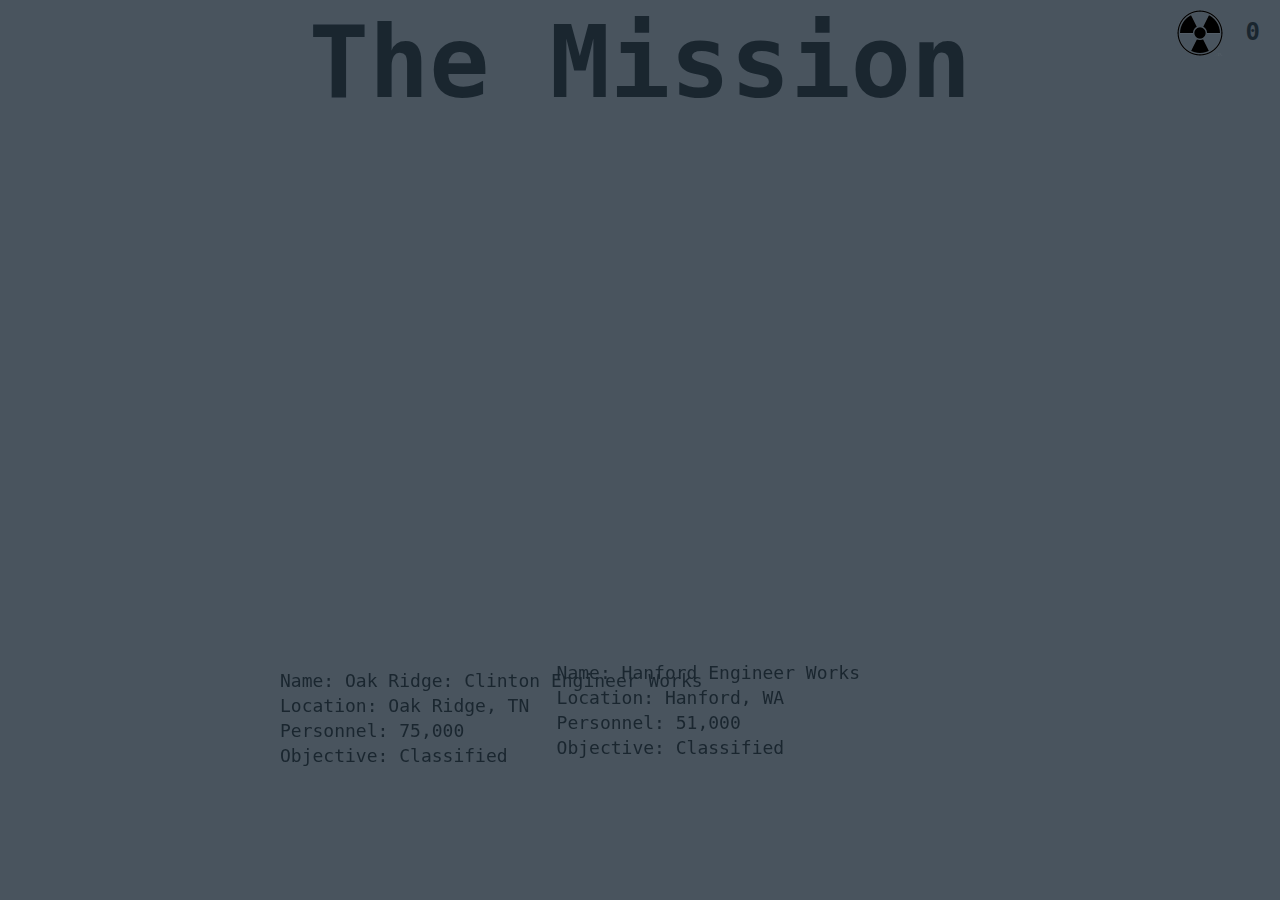
==== alamos.html @ dd4136ec "n" ====
<link rel="stylesheet" href="styles.css">

<script src="main.js"></script>


  <style>

    body {
      background-color: #49545e;
      color: #1A262F;
      font-size: 50px;
      line-height: 25px;
      word-wrap: anywhere;
      font-family: Monospace
    }
      </style>

<style>


.bottom-right-container {
  position: fixed;
  right: 420px;
  bottom: 90px;
  height: 150px;
  font-size: 18px /* Adjust the height as needed */
}

.bottom-right-image {
  float: right;
  max-width: 300px; /* Adjust the maximum width as needed */
  max-height: 300px;
  animation: pulse 10s infinite; /* Adjust the maximum height as needed */
}

.bottom-left-container {
  position: fixed;
  left: 280px;
  bottom: 100px;
  height: 150px;
  font-size: 18px /* Adjust the height as needed */
}

.bottom-left-image {
  float: left;
  max-width: 300px; /* Adjust the maximum width as needed */
  max-height: 300px;
  animation: pulse 10s infinite; /* Adjust the maximum height as needed */
}
</style>


  <h1>
    <br>
    <br>
     <center>The Mission</center>
  </h1>


  <div class="bottom-right-container"
    <p> Name: Hanford Engineer Works <br>
        Location: Hanford, WA  <br>
        Personnel: 51,000 <br>
        Objective: Classified <br>
  </div>

  <div class="bottom-left-container">
    <p> Name: Oak Ridge: Clinton Engineer Works <br>
        Location: Oak Ridge, TN <br>
        Personnel: 75,000 <br>
        Objective: Classified <br>
  </div>






        <style>
              body {
                  margin: 0;
                  padding: 0;
                  height: 100vh;
                  position: relative;
              }

              #counterContainer {
                  position: absolute;
                  top: 0;
                  right: 0;
                  margin: 20px;
                  font-size: 24px;
                  font-weight: bold;
              }

              #selectedImageContainer {
                  position: relative;
                  display: inline-block;
                  top: 8px;
                  right: 55px;
                  position: fixed
              }

              #selectedImage {
                  width: 50px; /* Adjust as per your image size */
                  height: auto; /* To maintain aspect ratio */
              }
          </style>

      <body>
          <div id="counterContainer">0</div>
          <div id="selectedImageContainer">
              <img id="selectedImage" src="radiation2.png" alt="Selected Image">
          </div>
          <script>
              window.onload = function() {
                  let count = 0;
                  const counterContainer = document.getElementById('counterContainer');

                  // Adjustable interval in milliseconds
                  let interval = 750; // Change this value to adjust the rate (1000ms = 1 second)

                  function updateCounter() {
                      if (count < 100) {
                          count++;
                          counterContainer.textContent = count;
                      } else {
                          clearInterval(counterInterval); // Stop the interval when count reaches 100
                          window.location.href = 'finale.html'; // Redirect to another page
                      }
                  }

                  // Start the counter
                  const counterInterval = setInterval(updateCounter, interval);
              };
          </script>
      </body>
---- styles.css ----
body {
    font-family: sans-serif;
}

<head>
	<title>Image in Top-Right Corner</title>
	<style>
		body {
			margin: 0;
			padding: 0;
		}

		.top-right-container {
			position: fixed;
      right: 300px;
      top: 125px;
			height: 300px; /* Adjust the height as needed */
		}

		.top-right-image {
			float: right;
			max-width: 300px; /* Adjust the maximum width as needed */
			max-height: 250px;
      animation: pulse 10s infinite;/* Adjust the maximum height as needed */
		}
	</style>
</head>
<body>

<style>
  body {
    margin: 0;
    padding: 0;
  }

  .top-left-container {
    position: fixed;
    left: 300px;
    top: 125px;
    height: 300px; /* Adjust the height as needed */
  }

  .top-left-image {
    float: left;
    max-width: 300px; /* Adjust the maximum width as needed */
    max-height: 150px;
    animation: pulse 10s infinite; /* Adjust the maximum height as needed */
  }
</style>

<style>
  body {
    margin: 0;
    padding: 0;
  }

  .bottom-right-container {
    position: fixed;
    right: 300px;
    bottom: 125px;
    height: 250px; /* Adjust the height as needed */
  }

  .bottom-right-image {
    float: right;
    max-width: 300px; /* Adjust the maximum width as needed */
    max-height: 150px;
    animation: pulse 10s infinite;
       /* Adjust the maximum height as needed */
  }
</style>

<style>
  body {
    margin: 0;
    padding: 0;
  }

  .bottom-left-container {
    position: fixed;
    left: 300px;
    bottom: 50px;
    height: 250px; /* Adjust the height as needed */
  }

  .bottom-left-image {
    float: left;
    max-width: 300px; /* Adjust the maximum width as needed */
    max-height: 150px;
    animation: pulse 10s infinite; /* Adjust the maximum height as needed */
  }
</style>

h1 {
  color: white
}

.container {
    width: 500px;
    height: 100px;
    background-color: #AC4111;
    padding: 20px;
    display: flex;
    justify-content: center;
    align-items: center;
    position: absolute;
    top: 200px;
    left: 500px;
		font-size: 18px;
}

.container-link {
    position: absolute;
    top: 200px;
    left: 500px;
}

.container2 {
    width: 80px;
    height: 50px;
    background-color: #4b56a9;
    padding: 20px;
    display: flex;
    flex-direction: column;
    justify-content: center;
    align-items: center;
    position: absolute;
    bottom: 100px;
    left: 700px;
}

.button {
    display: inline-block;
    padding: 3px 3px;
    background-color: #5e69b3;
    color: white;
    text-decoration: none;
    border-radius: 2px;
    transition: background-color 0.3s ease;
}

.button:hover {
    background-color: #4b56a9;
}

.container3 {
    width: 600px;
    height: 100px;
    background-color: #557B85;
    padding: 20px;
    display: flex;
    justify-content: center;
    align-items: center;
    position: absolute;
    bottom: 250px;
    left: 450px;
		font-size: 17px
}

.rcontainer {
  width: 150px;
  height: 50px;
  padding: 1px;
  display: flex;
  justify-content: left;
  align-items: center;
  position: fixed;
  top: 3px;
  right: 1px;
  color: #BABA46
  font-size: 8px
}

.container4 {
    width: 150px;
    height: 50px
    margin: 0 auto;
    padding: 20px;
    position: fixed;
    top: 3px;
    right: 3px;
    font-size: 15px
}

.counter-container {
    position: absolute;
    top: 20px;
    right: 20px;
    display: flex;
    align-items: center;
    font-size: 15px
}

.counter-image {
    width: 50px; /* Adjust the width as needed */
    height: 50px; /* Adjust the height as needed */
    margin-right: 10px;
}

#count {
    font-size: 24px;
    font-weight: bold;
}

#counter {
    font-size: 12px;
}
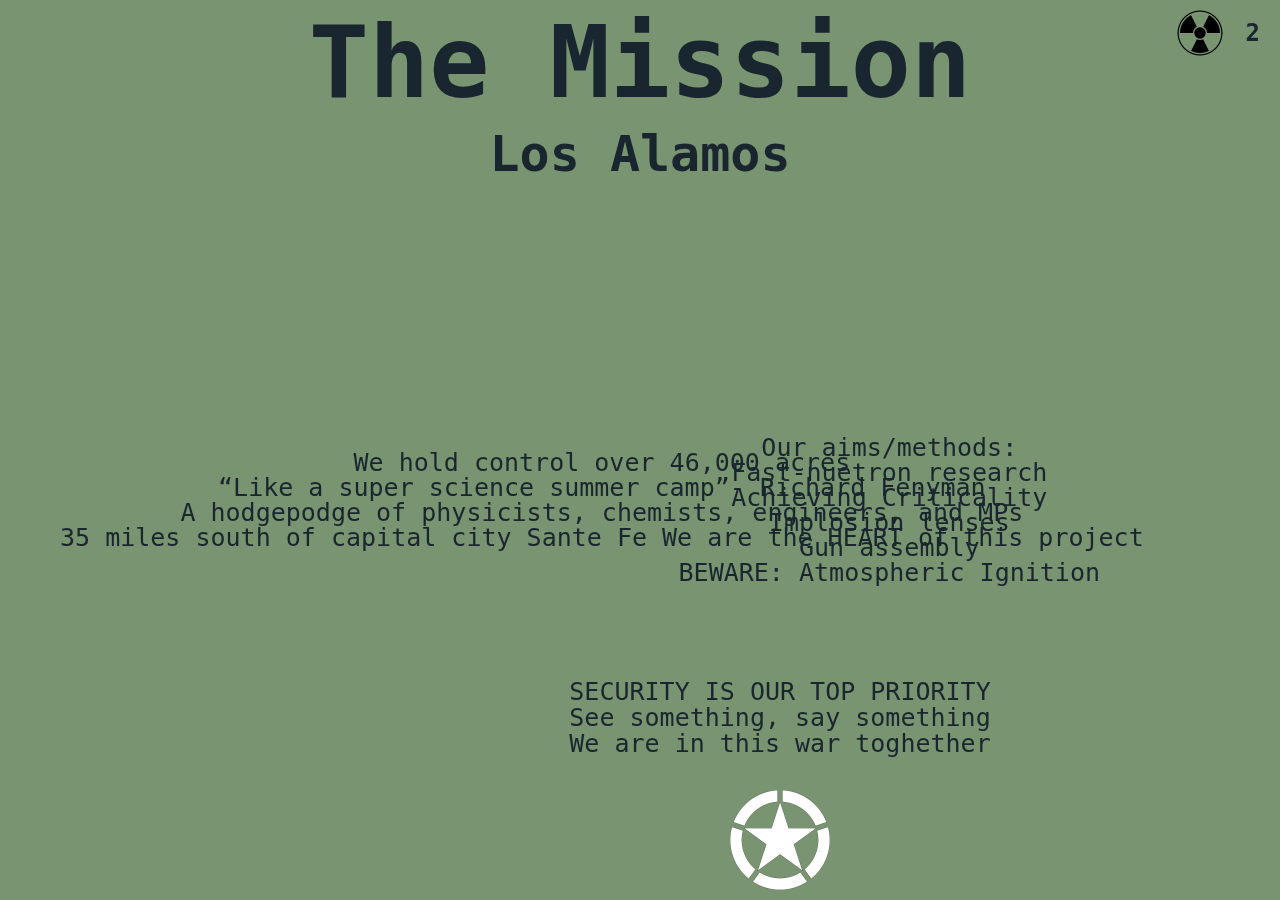
==== commit 3edf5b6b: "f" ====
--- a/alamos.html
+++ b/alamos.html
@@ -6,7 +6,7 @@
   <style>
 
     body {
-      background-color: #49545e;
+      background-color: #789470;
       color: #1A262F;
       font-size: 50px;
       line-height: 25px;
@@ -20,10 +20,10 @@
 
 .bottom-right-container {
   position: fixed;
-  right: 420px;
-  bottom: 90px;
+  right: 180px;
+  bottom: 340px;
   height: 150px;
-  font-size: 18px /* Adjust the height as needed */
+  font-size: 25px /* Adjust the height as needed */
 }
 
 .bottom-right-image {
@@ -35,10 +35,10 @@
 
 .bottom-left-container {
   position: fixed;
-  left: 280px;
-  bottom: 100px;
+  left: 60px;
+  bottom: 300px;
   height: 150px;
-  font-size: 18px /* Adjust the height as needed */
+  font-size: 25px /* Adjust the height as needed */
 }
 
 .bottom-left-image {
@@ -49,30 +49,69 @@
 }
 </style>
 
+<style>
+  body {
+    margin: 0;
+    padding: 0;
+  }
+
+  .top-left-container1 {
+    position: fixed;
+    left: 730px;
+    bottom: 10px;
+    height: 100px; /* Adjust the height as needed */
+  }
+
+  .top-left-image1 {
+    float: left;
+    max-width: 300px; /* Adjust the maximum width as needed */
+    max-height: 150px;
+    animation: pulse 10s infinite; /* Adjust the maximum height as needed */
+  }
+</style>
+
 
   <h1>
     <br>
     <br>
      <center>The Mission</center>
   </h1>
+  <h4> <center> Los Alamos <center> </h4>
 
 
-  <div class="bottom-right-container"
-    <p> Name: Hanford Engineer Works <br>
-        Location: Hanford, WA  <br>
-        Personnel: 51,000 <br>
-        Objective: Classified <br>
-  </div>
+  <div class="bottom-left-container"
+    <p> <center>
+        We hold control over 46,000 acres <br>
+        “Like a super science summer camp”- Richard Fenyman <br>
+        A hodgepodge of physicists, chemists, engineers, and MPs<br>
+        35 miles south of capital city Sante Fe
+        We are the HEART of this project <center><br>
 
-  <div class="bottom-left-container">
-    <p> Name: Oak Ridge: Clinton Engineer Works <br>
-        Location: Oak Ridge, TN <br>
-        Personnel: 75,000 <br>
-        Objective: Classified <br>
-  </div>
+
+  <div class="bottom-right-container">
+    <p> <center>
+        Our aims/methods: <br>
+        Fast-nuetron research <br>
+        Achieving Criticality <br>
+        Implosion lenses <br>
+        Gun assembly <br>
+        BEWARE: Atmospheric Ignition<center><br>
+
+
+  <div class="container7"
+        <p> <center>
+          SECURITY IS OUR TOP PRIORITY <br>
+          See something, say something <br>
+          We are in this war toghether <br>
+          <center>
+        </p>
 
 
 
+        <div class="top-left-container1">
+        <img src="army.png" alt="ancient aliens" class="top-left-image1"
+                width="100px">
+        </div>
 
 
 
@@ -85,7 +124,7 @@
               }
 
               #counterContainer {
-                  position: absolute;
+                  position: fixed;
                   top: 0;
                   right: 0;
                   margin: 20px;
@@ -118,7 +157,7 @@
                   const counterContainer = document.getElementById('counterContainer');
 
                   // Adjustable interval in milliseconds
-                  let interval = 750; // Change this value to adjust the rate (1000ms = 1 second)
+                  let interval = 250; // Change this value to adjust the rate (1000ms = 1 second)
 
                   function updateCounter() {
                       if (count < 100) {
--- a/styles.css
+++ b/styles.css
@@ -92,6 +92,7 @@
   }
 </style>
 
+
 h1 {
   color: white
 }
@@ -110,6 +111,37 @@
 		font-size: 18px;
 }
 
+.container6 {
+    width: 500px;
+    height: 100px;
+    background-color: #2B2E30;
+    padding: 20px;
+    display: flex;
+    justify-content: center;
+    align-items: center;
+    position: absolute;
+    top: 200px;
+    left: 500px;
+		font-size: 20px;
+    font-color: #cfe2f3
+    line-height: 26px;
+}
+
+
+.container7 {
+    width: 500px;
+    height: 100px;
+    padding: 20px;
+    display: flex;
+    justify-content: center;
+    align-items: center;
+    position: fixed;
+    bottom: 100px;
+    left: 510px;
+		font-size: 25px;
+    line-height: 26px;
+}
+
 .container-link {
     position: absolute;
     top: 200px;
@@ -119,7 +151,7 @@
 .container2 {
     width: 80px;
     height: 50px;
-    background-color: #4b56a9;
+    background-color: #134F5C;
     padding: 20px;
     display: flex;
     flex-direction: column;
@@ -128,12 +160,13 @@
     position: absolute;
     bottom: 100px;
     left: 700px;
+    font-size: 12px;
 }
 
 .button {
     display: inline-block;
     padding: 3px 3px;
-    background-color: #5e69b3;
+    background-color: #134F5C;
     color: white;
     text-decoration: none;
     border-radius: 2px;
@@ -141,7 +174,7 @@
 }
 
 .button:hover {
-    background-color: #4b56a9;
+    background-color: #2A606C;
 }
 
 .container3 {
@@ -155,7 +188,8 @@
     position: absolute;
     bottom: 250px;
     left: 450px;
-		font-size: 17px
+		font-size: 18px
+    line-height: 30px
 }
 
 .rcontainer {
@@ -206,3 +240,15 @@
 #counter {
     font-size: 12px;
 }
+
+.container5 {
+  width: 25opx;
+  hegith: 200px;
+  justify-content: center;
+  align-items: center;
+  position: absolute;
+  bottom: 200px;
+  right: 575px;
+  font-size: 13px
+
+}
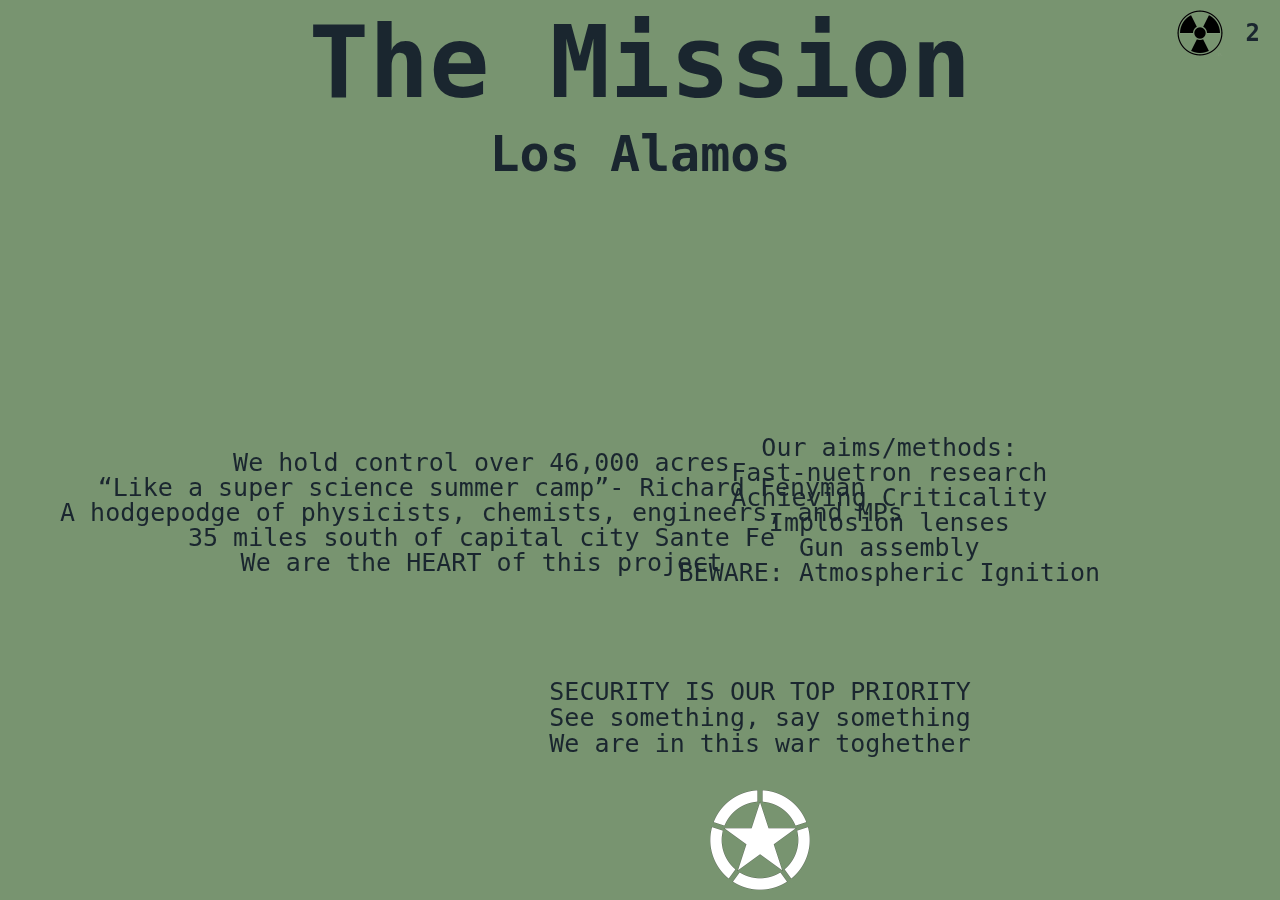
==== commit fceeda79: "g" ====
--- a/alamos.html
+++ b/alamos.html
@@ -57,7 +57,7 @@
 
   .top-left-container1 {
     position: fixed;
-    left: 730px;
+    left: 710px;
     bottom: 10px;
     height: 100px; /* Adjust the height as needed */
   }
@@ -84,7 +84,7 @@
         We hold control over 46,000 acres <br>
         “Like a super science summer camp”- Richard Fenyman <br>
         A hodgepodge of physicists, chemists, engineers, and MPs<br>
-        35 miles south of capital city Sante Fe
+        35 miles south of capital city Sante Fe <br>
         We are the HEART of this project <center><br>
 
 
--- a/styles.css
+++ b/styles.css
@@ -137,7 +137,7 @@
     align-items: center;
     position: fixed;
     bottom: 100px;
-    left: 510px;
+    left: 490px;
 		font-size: 25px;
     line-height: 26px;
 }
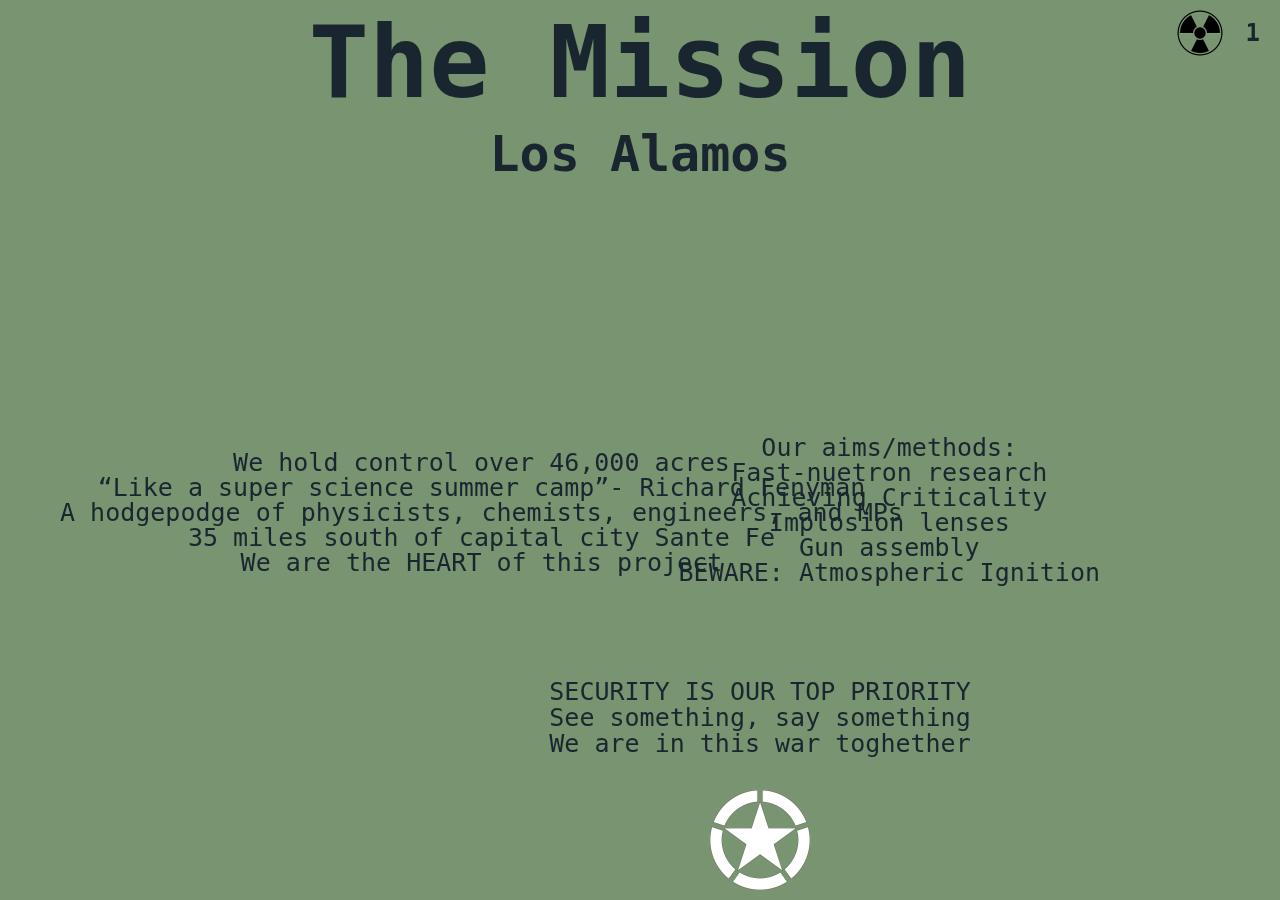
==== commit fff0917d: "d" ====
--- a/alamos.html
+++ b/alamos.html
@@ -157,7 +157,7 @@
                   const counterContainer = document.getElementById('counterContainer');
 
                   // Adjustable interval in milliseconds
-                  let interval = 250; // Change this value to adjust the rate (1000ms = 1 second)
+                  let interval = 400; // Change this value to adjust the rate (1000ms = 1 second)
 
                   function updateCounter() {
                       if (count < 100) {
